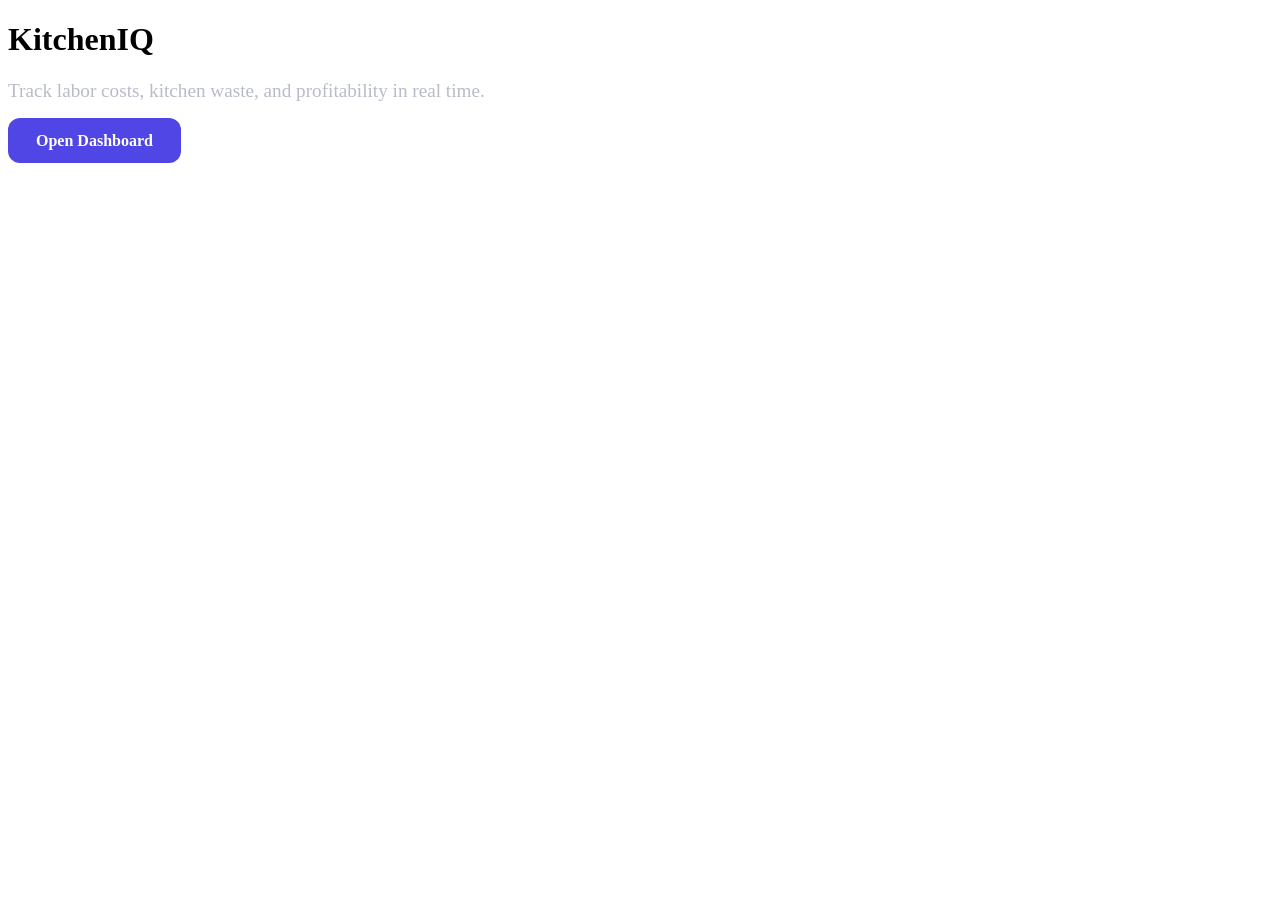
==== templates/index.html @ 680115cf "redesign" ====
<!DOCTYPE html>
<html lang="en">
<head>
    <meta charset="UTF-8">
    <meta name="viewport" content="width=device-width, initial-scale=1.0">
    <title>KitchenIQ</title>
    <link rel="stylesheet" href="/static/style.css">
</head>
<body>

<div class="hero">
    <h1>KitchenIQ</h1>
    <p>
        Track labor costs, kitchen waste, and profitability in real time.
    </p>

    <a href="/dashboard" class="btn">
        Open Dashboard
    </a>
</div>

</body>
</html>
---- static/style.css ----
* {
}

.hero p {
    font-size: 1.2rem;
    color: #b8bcc7;
    max-width: 600px;
    margin-bottom: 30px;
}

.btn {
    background: #4f46e5;
    color: white;
    text-decoration: none;
    padding: 14px 28px;
    border-radius: 12px;
    font-weight: bold;
}

.dashboard {
    padding: 40px;
}

.topbar {
    margin-bottom: 30px;
}

.card-grid {
    display: grid;
    grid-template-columns: repeat(auto-fit, minmax(240px, 1fr));
    gap: 20px;
}

.card {
    background: #181b22;
    border-radius: 18px;
    padding: 25px;
    border: 1px solid #2b2f38;
}

.card h2 {
    color: #9aa3b2;
    margin-bottom: 12px;
    font-size: 1rem;
}

.card p {
    font-size: 2rem;
    font-weight: bold;
}

.ai-box {
    margin-top: 30px;
    background: #181b22;
    border-radius: 18px;
    padding: 25px;
    border: 1px solid #2b2f38;
}

.ai-box h2 {
    margin-bottom: 15px;
}

.ai-box p {
    color: #c6cad3;
    line-height: 1.6;
}
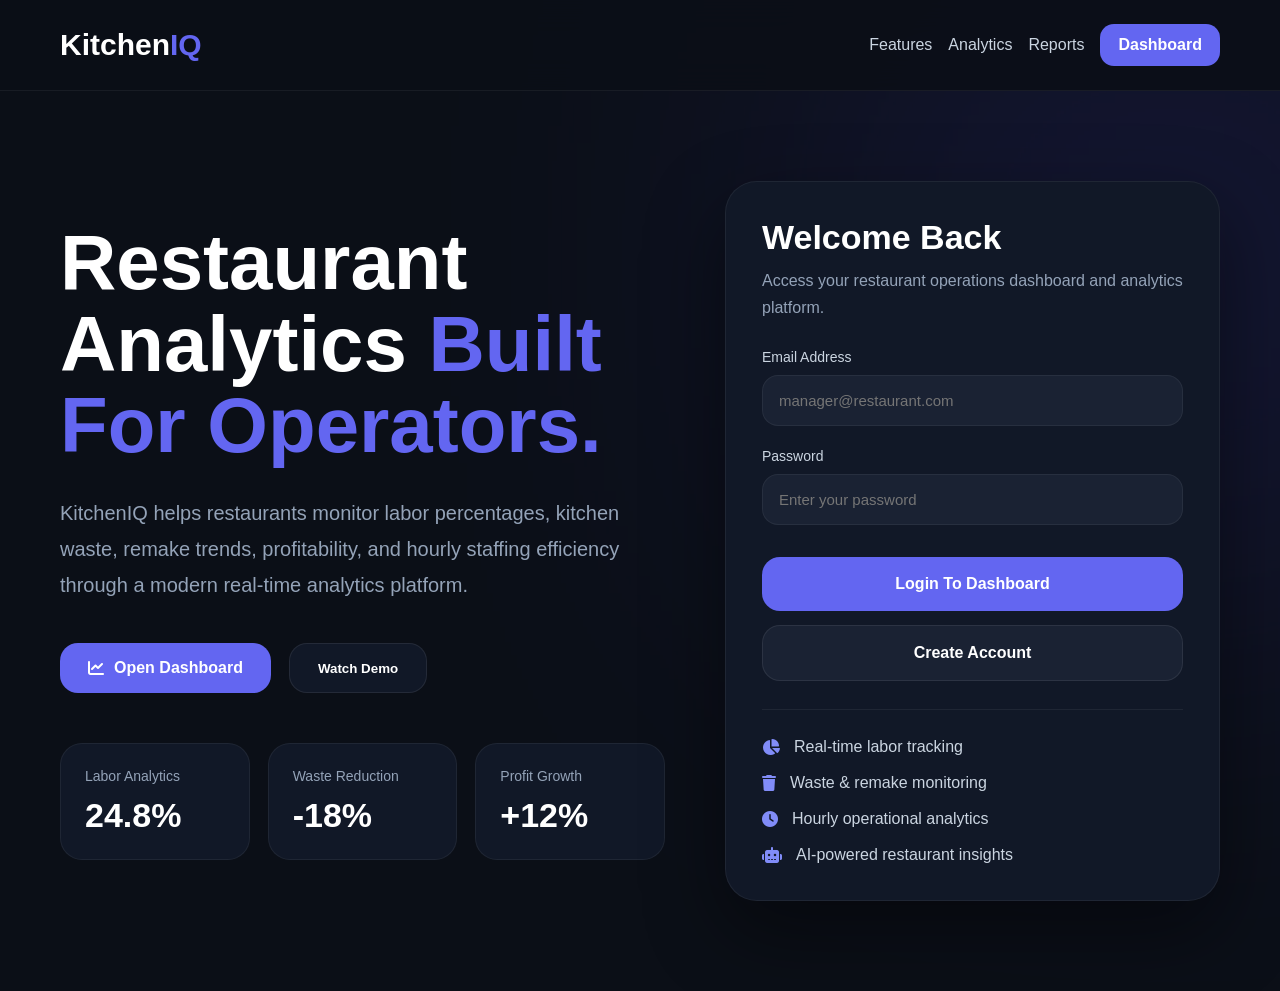
==== commit b0479fa3: "index redesign" ====
--- a/templates/index.html
+++ b/templates/index.html
@@ -4,20 +4,520 @@
     <meta charset="UTF-8">
     <meta name="viewport" content="width=device-width, initial-scale=1.0">
     <title>KitchenIQ</title>
-    <link rel="stylesheet" href="/static/style.css">
+
+    <link rel="stylesheet" href="https://cdnjs.cloudflare.com/ajax/libs/font-awesome/6.5.1/css/all.min.css">
+
+    <style>
+
+        *{
+            margin:0;
+            padding:0;
+            box-sizing:border-box;
+            font-family:Inter, Arial, sans-serif;
+        }
+
+        body{
+            background:#0b0f17;
+            color:white;
+            overflow-x:hidden;
+        }
+
+        a{
+            text-decoration:none;
+        }
+
+        /* NAVBAR */
+
+        .navbar{
+            width:100%;
+            padding:24px 60px;
+            display:flex;
+            justify-content:space-between;
+            align-items:center;
+            border-bottom:1px solid rgba(255,255,255,0.06);
+            background:rgba(11,15,23,0.92);
+            backdrop-filter:blur(16px);
+            position:sticky;
+            top:0;
+            z-index:100;
+        }
+
+        .logo{
+            font-size:30px;
+            font-weight:700;
+        }
+
+        .logo span{
+            color:#6366f1;
+        }
+
+        .nav-right{
+            display:flex;
+            align-items:center;
+            gap:16px;
+        }
+
+        .nav-link{
+            color:#cbd5e1;
+            transition:0.2s;
+        }
+
+        .nav-link:hover{
+            color:white;
+        }
+
+        .nav-btn{
+            background:#6366f1;
+            padding:12px 18px;
+            border-radius:14px;
+            color:white;
+            font-weight:600;
+            transition:0.2s;
+        }
+
+        .nav-btn:hover{
+            background:#7679ff;
+        }
+
+        /* HERO */
+
+        .hero{
+            width:100%;
+            min-height:100vh;
+            display:grid;
+            grid-template-columns:1.1fr 0.9fr;
+            gap:60px;
+            align-items:center;
+            padding:80px 60px;
+            position:relative;
+        }
+
+        .hero::before{
+            content:"";
+            position:absolute;
+            width:700px;
+            height:700px;
+            background:#4f46e5;
+            filter:blur(180px);
+            opacity:0.14;
+            top:-180px;
+            right:-240px;
+            z-index:-1;
+        }
+
+        .hero-left h1{
+            font-size:78px;
+            line-height:1.05;
+            margin-bottom:28px;
+            font-weight:800;
+        }
+
+        .hero-left h1 span{
+            color:#6366f1;
+        }
+
+        .hero-left p{
+            color:#94a3b8;
+            font-size:20px;
+            line-height:1.8;
+            margin-bottom:40px;
+            max-width:720px;
+        }
+
+        .hero-buttons{
+            display:flex;
+            gap:18px;
+            flex-wrap:wrap;
+            margin-bottom:50px;
+        }
+
+        .primary-btn{
+            background:#6366f1;
+            color:white;
+            padding:16px 28px;
+            border-radius:18px;
+            font-weight:600;
+            transition:0.2s;
+            display:flex;
+            align-items:center;
+            gap:10px;
+        }
+
+        .primary-btn:hover{
+            background:#7579ff;
+            transform:translateY(-2px);
+        }
+
+        .secondary-btn{
+            background:#111827;
+            border:1px solid rgba(255,255,255,0.08);
+            color:white;
+            padding:16px 28px;
+            border-radius:18px;
+            font-weight:600;
+            transition:0.2s;
+        }
+
+        .secondary-btn:hover{
+            background:#1a2233;
+        }
+
+        /* FEATURE STATS */
+
+        .quick-stats{
+            display:grid;
+            grid-template-columns:repeat(3,1fr);
+            gap:18px;
+        }
+
+        .quick-card{
+            background:#111827;
+            border:1px solid rgba(255,255,255,0.06);
+            border-radius:22px;
+            padding:24px;
+        }
+
+        .quick-label{
+            color:#94a3b8;
+            font-size:14px;
+            margin-bottom:12px;
+        }
+
+        .quick-value{
+            font-size:34px;
+            font-weight:700;
+        }
+
+        /* LOGIN PANEL */
+
+        .login-panel{
+            background:#111827;
+            border:1px solid rgba(255,255,255,0.06);
+            border-radius:32px;
+            padding:36px;
+            box-shadow:0 30px 80px rgba(0,0,0,0.45);
+        }
+
+        .panel-header{
+            margin-bottom:28px;
+        }
+
+        .panel-header h2{
+            font-size:34px;
+            margin-bottom:10px;
+        }
+
+        .panel-header p{
+            color:#94a3b8;
+            line-height:1.7;
+        }
+
+        .input-group{
+            margin-bottom:22px;
+        }
+
+        .input-label{
+            display:block;
+            margin-bottom:10px;
+            color:#cbd5e1;
+            font-size:14px;
+        }
+
+        .input{
+            width:100%;
+            background:#1a2233;
+            border:1px solid rgba(255,255,255,0.06);
+            border-radius:16px;
+            padding:16px;
+            color:white;
+            font-size:15px;
+            outline:none;
+            transition:0.2s;
+        }
+
+        .input:focus{
+            border-color:#6366f1;
+        }
+
+        .login-btn{
+            width:100%;
+            background:#6366f1;
+            color:white;
+            border:none;
+            padding:18px;
+            border-radius:18px;
+            font-size:16px;
+            font-weight:600;
+            cursor:pointer;
+            transition:0.2s;
+            margin-top:10px;
+        }
+
+        .login-btn:hover{
+            background:#7579ff;
+        }
+
+        .signup-btn{
+            width:100%;
+            background:#1a2233;
+            color:white;
+            border:1px solid rgba(255,255,255,0.08);
+            padding:18px;
+            border-radius:18px;
+            font-size:16px;
+            font-weight:600;
+            cursor:pointer;
+            transition:0.2s;
+            margin-top:14px;
+        }
+
+        .signup-btn:hover{
+            background:#242f45;
+        }
+
+        .divider{
+            height:1px;
+            background:rgba(255,255,255,0.06);
+            margin:28px 0;
+        }
+
+        .feature-list{
+            display:flex;
+            flex-direction:column;
+            gap:18px;
+        }
+
+        .feature-item{
+            display:flex;
+            align-items:center;
+            gap:14px;
+            color:#cbd5e1;
+        }
+
+        .feature-item i{
+            color:#818cf8;
+        }
+
+        /* MOBILE */
+
+        @media(max-width:1100px){
+
+            .hero{
+                grid-template-columns:1fr;
+            }
+
+        }
+
+        @media(max-width:700px){
+
+            .navbar{
+                padding:22px;
+            }
+
+            .hero{
+                padding:40px 22px 80px;
+            }
+
+            .hero-left h1{
+                font-size:54px;
+            }
+
+            .quick-stats{
+                grid-template-columns:1fr;
+            }
+
+            .nav-right{
+                display:none;
+            }
+
+        }
+
+    </style>
+
 </head>
 <body>
 
-<div class="hero">
-    <h1>KitchenIQ</h1>
-    <p>
-        Track labor costs, kitchen waste, and profitability in real time.
-    </p>
-
-    <a href="/dashboard" class="btn">
-        Open Dashboard
-    </a>
+<!-- NAVBAR -->
+
+<div class="navbar">
+
+    <div class="logo">
+        Kitchen<span>IQ</span>
+    </div>
+
+    <div class="nav-right">
+
+        <a href="#" class="nav-link">
+            Features
+        </a>
+
+        <a href="#" class="nav-link">
+            Analytics
+        </a>
+
+        <a href="#" class="nav-link">
+            Reports
+        </a>
+
+        <a href="/dashboard" class="nav-btn">
+            Dashboard
+        </a>
+
+    </div>
+
 </div>
+
+<!-- HERO -->
+
+<section class="hero">
+
+    <!-- LEFT -->
+
+    <div class="hero-left">
+
+        <h1>
+            Restaurant Analytics
+            <span>Built For Operators.</span>
+        </h1>
+
+        <p>
+            KitchenIQ helps restaurants monitor labor percentages,
+            kitchen waste, remake trends, profitability, and hourly
+            staffing efficiency through a modern real-time analytics platform.
+        </p>
+
+        <div class="hero-buttons">
+
+            <a href="/dashboard" class="primary-btn">
+                <i class="fa-solid fa-chart-line"></i>
+                Open Dashboard
+            </a>
+
+            <button class="secondary-btn">
+                Watch Demo
+            </button>
+
+        </div>
+
+        <div class="quick-stats">
+
+            <div class="quick-card">
+                <div class="quick-label">
+                    Labor Analytics
+                </div>
+
+                <div class="quick-value">
+                    24.8%
+                </div>
+            </div>
+
+            <div class="quick-card">
+                <div class="quick-label">
+                    Waste Reduction
+                </div>
+
+                <div class="quick-value">
+                    -18%
+                </div>
+            </div>
+
+            <div class="quick-card">
+                <div class="quick-label">
+                    Profit Growth
+                </div>
+
+                <div class="quick-value">
+                    +12%
+                </div>
+            </div>
+
+        </div>
+
+    </div>
+
+    <!-- RIGHT -->
+
+    <div class="login-panel">
+
+        <div class="panel-header">
+
+            <h2>
+                Welcome Back
+            </h2>
+
+            <p>
+                Access your restaurant operations dashboard and analytics platform.
+            </p>
+
+        </div>
+
+        <div class="input-group">
+
+            <label class="input-label">
+                Email Address
+            </label>
+
+            <input
+                type="email"
+                class="input"
+                placeholder="manager@restaurant.com"
+            >
+
+        </div>
+
+        <div class="input-group">
+
+            <label class="input-label">
+                Password
+            </label>
+
+            <input
+                type="password"
+                class="input"
+                placeholder="Enter your password"
+            >
+
+        </div>
+
+        <a href="/dashboard">
+            <button class="login-btn">
+                Login To Dashboard
+            </button>
+        </a>
+
+        <button class="signup-btn">
+            Create Account
+        </button>
+
+        <div class="divider"></div>
+
+        <div class="feature-list">
+
+            <div class="feature-item">
+                <i class="fa-solid fa-chart-pie"></i>
+                Real-time labor tracking
+            </div>
+
+            <div class="feature-item">
+                <i class="fa-solid fa-trash"></i>
+                Waste & remake monitoring
+            </div>
+
+            <div class="feature-item">
+                <i class="fa-solid fa-clock"></i>
+                Hourly operational analytics
+            </div>
+
+            <div class="feature-item">
+                <i class="fa-solid fa-robot"></i>
+                AI-powered restaurant insights
+            </div>
+
+        </div>
+
+    </div>
+
+</section>
 
 </body>
 </html>
